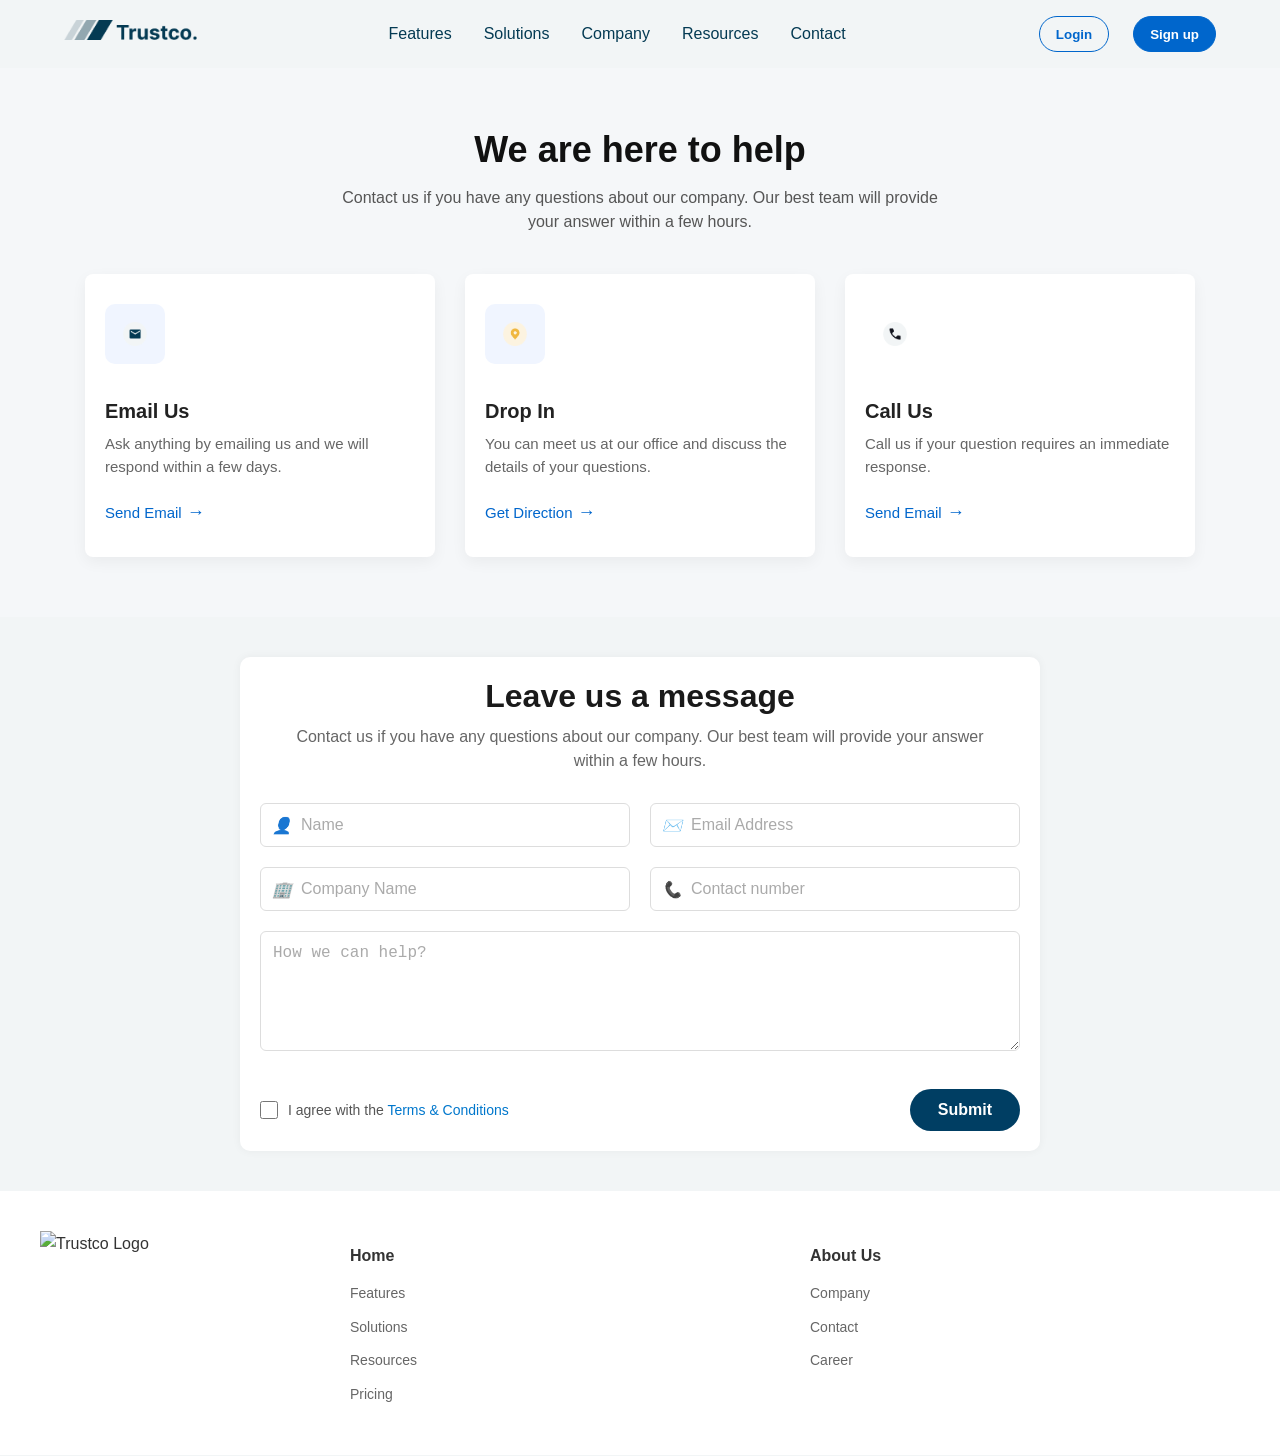
==== contact.html @ daaa91e7 "ticket 26" ====
<!DOCTYPE html>
<html lang="en">
<head>
    <meta charset="UTF-8">
    <meta name="viewport" content="width=device-width, initial-scale=1.0">
    <title>Contact Page - user and Team</title>
    <link rel="stylesheet" href="style.css">
</head>
<body>
<!--Header Section -->
    <header>
        <div class="logo-container">
            <img src="./Logo.png" alt="Trustco Logo">
        </div>
        <nav>
            <ul>
                <li><a href="#">Features</a></li>
                <li> <a href="#">Solutions</a></li>
                <li> <a href="#">Company</a></li>
                <li><a href="#">Resources</a></li>
                <li><a href="/index.html">Contact</a></li>
            </ul>
            <div class="auth-buttons">
                <button class="login-btn">Login</button>
                <button class="signup-btn">Sign up</button>
            </div>
        </nav>
    </header>
    
    <main>
        <section class="contact-section">
            <h2 class="contact-heading">We are here to help</h2>
            <p class="contact-subtext">Contact us if you have any questions about our company. Our best team will provide your answer within a few hours.</p>
            <div class="contact-options">
            <!-- Email Card -->
            <div class="contact-card">
                <div class="icon-wrapper">
                    <img src="/images/Contact_us_icon/Email.png" alt="Email Icon" class="contact-icon">
                </div>
                <h3>Email Us</h3>
                <p>Ask anything by emailing us and we will respond within a few days.</p>
                <a href="mailto:support@example.com" class="contact-link">
                    Send Email <span class="arrow-icon">→</span>
                </a>
            </div>
            
            <!-- Drop In Card -->
            <div class="contact-card">
                <div class="icon-wrapper">
                    <img src="/images/Contact_us_icon/Location.png" alt="Location Icon" class="contact-icon">
                </div>
                <h3>Drop In</h3>
                <p>You can meet us at our office and discuss the details of your questions.</p>
                <a href="https://maps.google.com" target="_blank" class="contact-link">
                    Get Direction <span class="arrow-icon">→</span>
                </a>
            </div>
            
            <!-- Call Us Card -->
            <div class="contact-card">
                <div class="icon-wrapper tps-icon">
                    <img src="/images/Contact_us_icon/Call.png" alt="Phone Icon" class="contact-icon">
                </div>
                <h3>Call Us</h3>
                <p>Call us if your question requires an immediate response.</p>
                <a href="tel:+1234567890" class="contact-link">
                    Send Email <span class="arrow-icon">→</span>
                </a>
            </div>
        </div>
    </section>

    <!--Contact form here-->
    <section>
        <div class="contact-form-container">
            <h1>Leave us a message</h1>
            <p class="form-subtitle">Contact us if you have any questions about our company. Our best team will provide your answer within a few hours.</p>
            <form class="contact-form">
                <div class="form-row">
                    <div class="form-group">
                        <div class="input-icon">
                            <i class="user-icon"></i>
                        </div>
                        <input type="text" id="name" placeholder="Name" required>
                    </div>
                    <div class="form-group">
                        <div class="input-icon">
                            <i class="email-icon"></i>
                        </div>
                        <input type="email" id="email" placeholder="Email Address" required>
                    </div>
                </div>
                <div class="form-row">
                    <div class="form-group">
                        <div class="input-icon">
                            <i class="company-icon"></i>
                        </div>
                        <input type="text" id="company" placeholder="Company Name">
                    </div>
                    <div class="form-group">
                        <div class="input-icon">
                            <i class="phone-icon"></i>
                        </div>
                        <input type="tel" id="phone" placeholder="Contact number">
                    </div>
                </div>
                <div class="form-group full-width">
                    <textarea id="message" placeholder="How we can help?" rows="5"></textarea>
                </div>
                <div class="form-footer">
                    <div class="terms-checkbox">
                        <input type="checkbox" id="terms" required>
                        <label for="terms">I agree with the <a href="#">Terms & Conditions</a></label>
                    </div>
                    <button type="submit" class="submit-btn">Submit</button>
                </div>
            </form>
        </div>
    </section>
    </main>
    
    <!-- footer section start here-->

    <footer class="footer">
        <div class="footer-container">
            <!-- Logo & Description -->
            <div class="footer-brand">
                <div class="logo">
                    <img src="logo.png" alt="Trustco Logo">
                </div>
                <!-- Social Icons -->
                <div class="social-icons">
                    <a href="/images/social_media/Icon.png"><i class="fab fa-facebook"></i></a>
                    <a href="#"><i class="fab fa-instagram"></i></a>
                    <a href="#"><i class="fab fa-youtube"></i></a>
                </div>
                
                
            </div>
    
            <!-- Links Section -->
            <div class="footer-links">
                
                <h3>Home</h3>
                <ul>
                    <li><a href="#">Features</a></li>
                    <li><a href="#">Solutions</a></li>
                    <li><a href="#">Resources</a></li>
                    <li><a href="#">Pricing</a></li>
                </ul>
                
            </div>
    
            <div class="footer-links">
                <h3>About Us</h3>
                <ul>
                    <li><a href="#">Company</a></li>
                    <li><a href="#">Contact</a></li>
                    <li><a href="#">Career</a></li>
                </ul>
            </div>
        </div>
    </footer>
    


</body>
</html>
---- style.css ----
/* Global Variables */
:root {
    /* Color Palette */
    --primary-color: #043A53;
    --secondary-color: #344975;
    --accent-color: #5ce5d5;
    --text-color: #333333;
    --light-text: #f2f5f6;
    --background-color: #f2f5f6;
    --footer-background: #1a2235;
    --border-color: #f2f5f6;
    
    /* Spacing Scale (multiples of 8px) */
    --space-xs: 0.5rem;  /* 8px */
    --space-sm: 1rem;    /* 16px */
    --space-md: 1.5rem;  /* 24px */
    --space-lg: 2rem;    /* 32px */
    --space-xl: 3rem;    /* 48px */
  }
  
  /* Box Sizing for all elements */
  * {
    box-sizing: border-box;
    margin: 0;
    padding: 0;
  }
  
  /* Body Styles */
  body {
    font-family: sans-serif,Lato;
    font-size: 16px;
    line-height: 1.6;
    color: var(--text-color);
    background-color: var(--background-color);
  }
  
  /* Typography */
  h1, h2, h3, h4, h5, h6 {
    margin-bottom: var(--space-sm);
    line-height: 1.2;
    font-weight: 700;
    color: var(--secondary-color);
  }
  
  h1 {
    font-size: 2.5rem;
  }
  
  h2 {
    font-size: 2rem;
  }
  
  h3 {
    font-size: 1.75rem;
  }
  
  h4 {
    font-size: 1.5rem;
  }
  
  h5 {
    font-size: 1.25rem;
  }
  
  h6 {
    font-size: 1rem;
  }
  
  p {
    margin-bottom: var(--space-md);
    font-size: 1rem;
  }
  
  /* Links */
  a {
    color: var(--primary-color);
    text-decoration: none;
    transition: color 0.3s ease;
  }
  
 
  
  /* Container */
  .container {
    width: 100%;
    max-width: 1200px;
    margin: 0 auto;
    padding: 0 var(--space-sm);
  }
  

/* Header Styling */
header {
  display: flex;
  justify-content: space-between;
  align-items: center;
  padding: 1rem 5%;
  position:relative;
  top: 0;
  width: 100%;
  z-index: 100;
}

/* Logo Container */
.logo-container {
  flex: 0 0 auto;
}

.logo-container img {
  height: 20px;
  width: auto;
}

/* Navigation */
nav {
  display: flex;
  justify-content: space-between;
  align-items: center;
  flex: 1;
  margin-left: 11rem;
}

nav ul {
  display: flex;
  list-style: none;
  margin-right: auto;
}

nav ul li {
  margin: 0 1rem;
}

nav ul li a {
  text-decoration: none;
  color: #043A53;
  font-weight: 500;
  font-size: 1rem;
  position: relative;
  transition: color 0.3s ease;
  padding: 0.5rem 0;
}

nav ul li a:hover {
  color: #043A53;
}

/* Underline effect for nav links */
nav ul li a::after {
  content: '';
  position: absolute;
  width: 0;
  height: 2px;
  bottom: 0;
  left: 0;
  background-color: #043A53;
  transition: width 0.3s ease;
}

nav ul li a:hover::after {
  width: 100%;
}

/* Auth Buttons */
.auth-buttons {
  display: flex;
  gap: 1rem;
}

.login-btn, .signup-btn {
  padding: 0.5rem 1rem;
  border-radius: 4px;
  font-weight: 600;
  cursor: pointer;
  transition: all 0.3s ease;
}

.login-btn {
  background-color: transparent;
  border: 1px solid #0066cc;
  color: #0066cc;
}

.signup-btn {
  background-color: #0066cc;
  border: 1px solid #0066cc;
  color: white;
}

.login-btn:hover {
  background-color: rgba(0, 102, 204, 0.1);
}

.signup-btn:hover {
  background-color: #0055aa;
}




  .auth-buttons {
    display: flex;
    gap: var(--space-md);
    
  }
  
  .auth-buttons, .login-btn, .signup-btn {
    height: 36px;
    cursor: pointer;
    border-radius: 2rem;
  }
  
  /* Hero Section */
  .hero {
    margin: 2rem 2rem;
    max-width: 1800px;
    padding: 2rem;
    position: relative;
    flex-wrap: wrap;
}

.hero-content {
    padding: 2rem;
    text-align: center;
    position: relative;
    overflow: hidden;
    
}

.hero-heading {
  display: inline;
  font-family: 'Arial', sans-serif;
  font-weight: 700;
  font-size: 3rem;
  line-height: 1.2;
  color: #111;
  text-align: center;
  margin-bottom: 1.5rem;
}

.brand-name {
  color: #005577; /* Deep teal color matching Trustco brand */
  font-weight: 800;
}
.hero p {
    font-size: 1.3rem;
    color: #555;
    max-width: 800px;
    margin: 0 auto 2rem;
    white-space: pre;
    line-height: 1.6;
}

/* Floating Icons */
.floating-icons {
  position: absolute;
  width: 100%;
  height: 100%;
  top: 5rem;
  left: 0;
  pointer-events: none;
}
.icon {
  position: absolute;
  border-radius: 50%;
  display: flex;
  align-items: center;
  justify-content: center;
}
.icon-1 {
  top: 4rem;
  left: 10%;
  width: 40px;
  height: 40px;
}
.icon-2 {
  top: 4rem;
  right: 10%;
  width: 40px;
  height: 40px;
}

  .hero h1 {
    font-size: 2.5rem;
    margin-bottom: 1rem;
  }
  
  .hero p {
    font-size: 1.25rem;
    margin-bottom: 2rem;

  }
   .cta-buttons {
    display: flex;
    justify-content: center;
    gap: 1rem;
    margin-top: 2rem;
  }
  
  .primay-btn {
    background-color: var(--primary-color);
    color: var(--light-text);
    padding: var(--space-xs) var(--space-md);
    border-radius: 4rem;
    font-weight: 600;
    
  }
  
  .video-btn {
    background-color: transparent;
    color: var(--primary-color);
    padding: var(--space-xs) var(--space-md);
    font-weight: 600;
  } 
.video-btn {
    display: flex;
    align-items: center;
    color: #333;
    font-weight: 600;
    transition: all 0.3s ease;
}

.video-btn:hover {
  color: var(--primary-color);
}
.play-icon {
    background-color: #0d3b66;
    color: white;
    width: 24px;
    height: 24px;
    align-items: center;
    justify-content: center;
    margin-right: 0.3rem;
    font-size: 0.8rem;
    border-radius: 2rem;
    display: flex;
    align-items: center;
    justify-content: center;
    margin-right: 0.5rem;
    font-size: 0.7rem;
}


/* Brand Section Styles */

.Brand-section {
  text-align: center;
  padding: 20px;
  background-color: #ffff;
}

.Brand-section h2 {
  font-size: 16px;
  margin-bottom: 5px;
}

.Brand-section div {
  display: flex;
  flex-wrap: wrap;
  justify-content: center;
  align-items: center;
  gap: 20px;
}

.Brand-section img {
  max-width: 10rem;
  height: 1rem;
  object-fit: cover;
}

/* end Brand section here */



/* Video Section Styles */
#video-section {
  padding: 5rem 0;
  background-color: #043A53;
  text-align: center;
  margin: 0 auto;
}

.video-content {
  display: flex;
  justify-content: space-between;
  align-items: center;
  max-width: 1200px;
  margin: 0 auto 3rem;
  padding: 0 1.5rem;
  gap: 2rem;
}

.video-content h2 {
  flex: 1;
  font-size: 1.5rem;
  color: #fff;
  font-weight: 700;
  text-align: left;
  margin: 0;
  line-height: 1.2;
}
.video-content h2 .text-color {
  color: #FFD700; 
  display: inline-block;
}
.video-content p {
  flex: 1;
  font-size: 1.0rem;
  line-height: 1.6;
  color: #ffff;
  text-align: left;
  margin: 0;
}

.video-container {
  position: relative;
  width: 90%;
  max-width: 900px;
  margin: 0 auto;
  border-radius: 12px;
  overflow: hidden;
  box-shadow: 0 15px 30px rgba(0, 0, 0, 0.15);
  transition: transform 0.3s ease, box-shadow 0.3s ease;
}

.video-container:hover {
  transform: translateY(-5px);
  box-shadow: 0 20px 40px rgba(0, 0, 0, 0.2);
}

.video-container a {
  display: block;
  position: relative;
  cursor: pointer;
}

.video-container .thumbnail {
  width: 100%;
  height: auto;
  display: block;
  transition: filter 0.3s ease;
}


/* Button container for play button elements */
.video-button {
  position: absolute;
  top: 50%;
  left: 50%;
  display: flex;
  justify-content: center;
  align-items: center;
 
}

/* Both play icon images */
.play-icon {
  position: absolute;
  top: 50%;
  left: 50%;
  transform: translate(-50%, -50%);
 
}

/* Ellipse (circle) styles */
.Ellipse_icon {
  width: 5em;
  height: 5em;
  left:6em;
}



/* video section end here */


/* Responsive Styles */
@media screen and (max-width: 768px) {
  #video-section {
      padding: 4rem 0;
  }
  
  .video-content {
      padding: 0 1rem;
  }
  
  #video-section h2 {
      font-size: 2rem;
  }
  
  #video-section p {
      font-size: 1rem;
  }
  
  .play-button {
      width: 60px;
      height: 60px;
  }
}

/* video section end  */

/* Benefits Section Styles */
/* Benefits Section Styles */
#benefits {
  display: flex;
  justify-content: center;
  align-items: center;
}

.benefits-card {
  padding: 20px;
  border-radius: 10px;
  max-width: 300px;
}

.benefits-header {
  background-color: #004aad;
  color: #ffff;
  border: none;
  padding: 8px 15px;
  font-size: 14px;
  border-radius: 20px;
  cursor: pointer;
}

h3 {
  font-size: 22px;
  font-weight: 700;
  margin: 15px 0;
}

.benefits-subtitle {
  font-size: 16px;
  color: #666;
  line-height: 1.5;
}

.benefits-card-content {
  display: flex;
  gap: 15px;
  justify-content: center;
  align-items: center;
  max-width: 900px;
}
/* benefit section end here */

/* Building Bridges Section Styles */
#building-bridges {
  display: flex;
  justify-content: center;
  align-items: center;
  padding: 50px 10%;
  background-color: #f8f9fa;
}

/* Layout Container */
.building-bridges-container {
  display: flex;
  align-items: center;
  gap: 50px;
  max-width: 1200px;
  width: 100%;
  flex-direction: row-reverse; /* Changed: image on left, content on right */
}

/* Right Content (now positioned on the right) */
.building-bridges-content {
  flex: 1;
  max-width: 500px;
}

.building-bridges-content h3 {
  font-size: 2rem;
  font-weight: 700;
  color: #1d1d1d;
}

.building-bridges-content p {
  font-size: 1rem;
  color: #5a5a5a;
  line-height: 1.6;
  margin-top: 10px;
}

/* Button Styling */
.view-report {
  display: flex;
  align-items: center;
  gap: 8px;
  background-color: #0d3147;
  color: #ffff;
  font-size: 1rem;
  padding: 10px 20px;
  border: none;
  border-radius: 30px;
  cursor: pointer;
  transition: background 0.3s ease;
  margin-top: 20px;
}

.view-report:hover {
  background-color: #0b2534;
}

.building-icon {
  font-size: 1rem;
}

/* Left Image Section (now positioned on the left) */
.building-bridges-image {
  flex: 1;
  text-align: left; /* Changed: align image to the left */
}

.building-bridges-image img {
  max-width: 100%;
  height: auto;
  border-radius: 10px;
}

/* Mobile Building Bridges Styles */
@media (max-width: 1024px) {
  #building-bridges {
    padding: 40px 5%;
  }
  .building-bridges-container {
    flex-direction: column;
    text-align: center;
  }
  .building-bridges-content {
    max-width: 100%;
    order: 1; /* Changed: content first in mobile view */
  }
  .building-bridges-image {
    text-align: center;
    order: 3; /* Changed: image last in mobile view */
    margin-top: 20px;
  }
  .view-report {
    display: block;
    margin: 20px auto;
    width: fit-content;
    order: 2; /* Changed: button between content and image */
  }
}

@media (max-width: 768px) {
  .benefits-card-content {
    flex-direction: column;
  }
  .building-bridges-content h3 {
    font-size: 1.8rem;
  }
  .building-bridges-content p {
    font-size: 0.95rem;
  }
  .view-report {
    font-size: 0.9rem;
    padding: 8px 16px;
  }
}

@media (max-width: 480px) {
  #building-bridges {
    padding: 30px 5%;
  }
  .building-bridges-content h3 {
    font-size: 1.5rem;
  }
  .building-bridges-content p {
    font-size: 0.9rem;
  }
  .view-report {
    font-size: 0.85rem;
    padding: 6px 14px;
  }
}


/* Mobile Building Bridges Styles end here */

/* Numbers Section Styles here */

#numbers {
  display: grid;
  grid-template-columns: repeat(auto-fit, minmax(150px, 1fr));
  gap: 20px;
  padding: 40px 20px;
  background-color: #fff;
  text-align: center;
}
.number-box {
  display: flex;
  flex-direction: column;
  align-items: center;
  justify-content: center;
}
.number-box h2 {
  font-size: 2rem;
  color: #043A53;
}
.number-box p {
  font-size: 1rem;
  color:#404040;
  ;
}

@media (max-width: 768px) {
  #numbers {
    grid-template-rows: 3fr;
  }
}
@media (max-width: 480px) {
  #numbers {
    grid-template-columns: 2fr;
  }
}
   

/* Numbers Section Styles end here */



/* Founder style start here */

#meet-founder {
  display: flex;
  justify-content: center;
  align-items: center;
  padding: 50px 5%;
  background-color: #fff;
}

.meet-founder-container {
  display: flex;
  align-items: center;
  gap: 50px;
  max-width: 1200px;
  width: 100%;
}

.meet-founder-content {
  flex: 2;
  max-width: 500px;
}

.meet-founder-content h3 {
  font-size: 2rem;
  font-weight: 700;
  color: #1d1d1d;
  margin-bottom: 20px;
}

.meet-founder-content p {
  font-size: 1rem;
  color: #5a5a5a;
  line-height: 1.6;
  margin-bottom: 20px;
}

.founder-info {
  margin-bottom: 20px;
}

.founder-info h6 {
  font-size: 1rem;
  font-weight: 600;
  color: #1d1d1d;
  margin: 5px 0;
}

.meet-founder-image {
  flex: 1;
  display: flex;
  justify-content: center;
}

.meet-founder-image img {
  max-width: 100%;
  height: auto;
  border-radius: 10px;
  box-shadow: 0 5px 15px rgba(0, 0, 0, 0.1);
}

.team-button {
  display: flex;
  align-items: center;
  gap: 8px;
  background-color: #0d3147;
  color: white;
  font-size: 1rem;
  padding: 10px 20px;
  border: none;
  border-radius: 30px;
  cursor: pointer;
  transition: background-color 0.3s ease;
}

.team-button:hover {
  background-color: #185278;
}

.meet-founder-icon {
  display: inline-block;
  transition: transform 0.3s ease;
}

.team-button:hover .meet-founder-icon {
  transform: translateX(5px);
}

/* Responsive design */
@media (max-width: 992px) {
  .meet-founder-container {
      gap: 30px;
  }
}

@media (max-width: 768px) {
  .meet-founder-container {
      flex-direction: column;
      text-align: center;
  }
  
  .meet-founder-content {
      max-width: 100%;
  }
  
  .team-button {
      margin: 0 auto;
  }
}

@media (max-width: 480px) {
  #meet-founder {
      padding: 30px 20px;
  }
  
  .meet-founder-content h3 {
      font-size: 1.5rem;
  }
}

/* Founder section end here */



/* Testimional start here */

#testimonials {
  padding: 4rem 1rem;
  background-color: #f8f9fa;
}

.testimonials-heading {
  text-align: left;
  margin-bottom: 2rem;
  font-size: 2rem;
  color: #2c3e50;
  padding: 0 1rem;
}

.testimonials-container {
  max-width: 1200px;
  margin: 0 auto;
  display: grid;
  grid-template-columns: 1fr;
  gap: 1.5rem;
}

.testimonials {
  background-color: #fff;
  border-radius: 12px;
  box-shadow: 0 5px 15px rgba(0, 0, 0, 0.1);
  overflow: hidden;
  transition: transform 0.3s ease, box-shadow 0.3s ease;
}

.testimonials:hover {
  transform: translateY(-5px);
  box-shadow: 0 10px 20px rgba(0, 0, 0, 0.15);
}

.testimonials-content {
  padding: 1.5rem;
  position: relative;
}

.testimonials-content blockquote {
  font-style: italic;
  font-size: 1rem;
  margin-bottom: 1.5rem;
  position: relative;
  padding-left: 1.5rem;
  color: #444;
  line-height: 1.6;
}

.testimonials-content blockquote::before {
  content: '"';
  font-size: 2rem;
  color: #F0B73F;
  ;
  position: absolute;
  top: -0.5rem;
  left: -0.5rem;
  opacity: 0.3;
}

.testimonials-avatar {
  display: flex;
  align-items: center;
  margin-top: 1rem;
  margin-bottom: 0.5rem;
}

.testimonials-avatar img {
  width: 50px;
  height: 50px;
  border-radius: 50%;
  object-fit: cover;
  margin-right: 1rem;
  border: 2px solid #f0f0f0;
}

.testimonials h3 {
  font-size: 1.1rem;
  margin: 0;
  color: #222;
}

.testimonials h4 {
  font-size: 0.9rem;
  color: #7f8c8d;
  font-weight: 400;
  margin: 0.2rem 0 0 0;
}

/* Media Queries for Responsive Design */
@media screen and (min-width: 768px) {
  .testimonials-heading {
    margin-left: 2rem;
    font-size: 2.2rem;
  }
  
  .testimonials-container {
    grid-template-columns: repeat(1, 1fr);
    padding: 0 1rem;
  }
  
  .testimonials-content {
    padding: 2rem;
  }
  
  .testimonials-content blockquote {
    font-size: 1.1rem;
  }
  
  .testimonials-avatar img {
    width: 60px;
    height: 60px;
  }
}

@media screen and (min-width: 1024px) {
  #testimonials {
    padding: 5rem 2rem;
  }
  
  .testimonials-heading {
    margin-left: 3rem;
    font-size: 2.5rem;
  }
  
  .testimonials-content blockquote {
    font-size: 1.2rem;
  }
  
  .testimonials-avatar img {
    width: 70px;
    height: 70px;
  }
  
  .testimonials h3 {
    font-size: 1.2rem;
  }
}

/* testimonal end here */


/* blog start here */

.blogs-section {
  padding: 2rem 1rem;
  max-width: 1200px;
  margin: 0 auto;
  box-sizing: border-box;
}

/* Header with See All Button */
.blogs-header {
  display: flex;
  justify-content: space-between;
  align-items: center;
  margin-bottom: 1.5rem;
  flex-wrap: wrap;
  gap: 1rem;
}

.blog-heading {
  font-size: 1.75rem;
  margin: 0;
}

.see-all-button {
  display: inline-block;
  padding: 0.5rem 1rem;
  color: #000;
}



/* Blog Card Container */
.blog-card-container {
  display: flex;
  flex-wrap: wrap;
  gap: 1.5rem;
  justify-content: center;
}

/* Blog Card Styles */
.blog-card {
  background: #fff;
  border-radius: 8px;
  box-shadow: 0 4px 12px rgba(0,0,0,0.1);
  overflow: hidden;
  transition: all 0.3s ease;
  width: calc(33.333% - 1rem);
  min-width: 250px;
  flex-grow: 1;
}

.blog-card:hover {
  transform: translateY(-5px);
  box-shadow: 0 8px 16px rgba(0,0,0,0.15);
}

.blog-image {
  height: 200px;
  overflow: hidden;
}

.blog-image img {
  width: 100%;
  height: 100%;
  object-fit: cover;
}

.blog-meta {
  display: flex;
  justify-content: space-between;
  padding: 0.75rem 1rem 0;
  font-size: 0.875rem;
  color: #666;
}

.blog-title {
  padding: 0.5rem 1rem;
  margin: 0;
  font-size: 1.125rem;
  line-height: 1.3;
}

.blog-excerpt {
  padding: 0 1rem;
  font-size: 0.875rem;
  color: #555;
  line-height: 1.5;
  margin: 0 0 1rem 0;
  overflow: hidden;
}

.read-more {
  display: inline-block;
  margin: 0 1rem 1rem;
  padding: 0.5rem 0.75rem;

  color: #000;
  
  border-radius: 4px;
 
  font-weight: 500;

}



/* Responsive Breakpoints */
@media (max-width: 1024px) {
  .blog-card {
      width: calc(50% - 1rem);
  }
}

@media (max-width: 768px) {
  .blogs-header {
      justify-content: center;
      text-align: center;
  }
  
  .blog-heading {
      font-size: 1.5rem;
      width: 100%;
  }
  
  .see-all-button {
      margin-top: -0.5rem;
  }
  
  .blog-card {
      width: 100%;
      max-width: 500px;
  }
  
  .blog-image {
      height: 180px;
  }
  
  .blog-excerpt {
      -webkit-line-clamp: 2; /* Show fewer lines on mobile */
  }
}

@media (max-width: 480px) {
  .blogs-section {
      padding: 1.5rem 0.75rem;
  }
  
  .blog-meta {
      flex-direction: column;
      gap: 0.25rem;
  }
  
  .blog-image {
      height: 160px;
  }
  
  .blog-title {
      font-size: 1rem;
  }
  
  .read-more {
      padding: 0.4rem 0.6rem;
  }
}

/* blog section end here */


/* cta section start here */

#cta-banner {
  width: 100%;
  padding: 4rem 2rem;
  background-color: #141824; 
  overflow: hidden;
  position: relative;
}

#cta-banner .container {
  max-width: 1200px;
  margin: 0 auto;
  display: flex;
  flex-direction: row; 
  justify-content: space-between;
  align-items: center;
  position: relative;
  z-index: 1;
}
.cta-content h2 {
  display: inline-block;
  flex: 1;
  text-align: left;
  padding-right: 2rem;
  color: #fff;
  overflow: hidden;
  
}
.cta-banner {
  display: flex;
  flex-direction: column;
  align-items: flex-start; 
}
.cta-button-banner {
  padding: 0.75rem 1.75rem;
  font-size: 1.125rem;
  background-color: #f8bb2c; 
  color: #141824; 
  border: none;
  border-radius: 2rem; 
  cursor: pointer;
  display: flex;
  align-items: center;
  justify-content: center;
  font-weight: 600;
  transition: background-color 0.3s ease;
  min-width: 250px;
}

.cta-button-banner:hover {
  background-color: #e9ad24;
}

.cta-banner-icon {
  margin-left: 0.75rem;
  font-size: 0.875rem;
}

/* Subtitle text */
.cta-banner h4 {
  margin-top: 1rem;
  text-align: justify;
  font-size: 0.9375rem;
  color:#FFFFFF;
  font-weight: 400;
  
}

/* Decoration image */
.decoration-image {
  flex: 1;
  display: flex;
  justify-content: flex-end;
  max-width: 50%;
}

.decoration-image img {
  width: 100%;
  height: auto;
  object-fit: cover;
}


@media (min-width: 1024px) {
  .video-content h2 {
    font-size: 3.75rem;
  }
}

@media (max-width: 991px) {
  .video-content h2 {
    font-size: 3rem;
  }
  
  .decoration-image {
    max-width: 50%;
  }
}

@media (max-width: 767px) {
  #cta-banner {
    padding: 3rem 1.5rem;
  }
  
  .video-content h2 {
    font-size: 2.5rem;
    margin-bottom: 1.75rem;
  }
  
  .cta-button-banner {
    padding: 0.75rem 1.5rem;
    font-size: 1rem;
    min-width: 220px;
  }
}


@media (max-width: 640px) {
  #cta-banner .container {
    flex-direction: column; 
  }
  
  .video-content {
    text-align: center;
    padding-right: 0;
    margin-bottom: 2rem;
  }
  
  .video-content h2 {
    font-size: 2.25rem;
    max-width: 100%;
    margin-left: auto;
    margin-right: auto;
  }
  
  .cta-banner {
    align-items: center; 
    margin-bottom: 2rem;
  }
  
  .decoration-image {
    max-width: 90%;
    justify-content: center;
    margin-left: auto;
    margin-right: auto;
  }
}

@media (max-width: 480px) {
  #cta-banner {
    padding: 2.5rem 1rem;
  }
  
  .video-content h2 {
    font-size: 2rem;
  }
}

/* cta end here */


/* Contact Section  and card start here  */
.contact-section {
  background-color: #f5f7f9;
  padding: 60px 20px;
  text-align: center;
  font-family: 'Arial', sans-serif;
}

.contact-heading {
  font-size: 36px;
  font-weight: 700;
  color: #111;
  margin-bottom: 15px;
}

.contact-subtext {
  font-size: 16px;
  color: #555;
  max-width: 600px;
  margin: 0 auto 40px;
  line-height: 1.5;
}

.contact-options {
  display: flex;
  flex-wrap: wrap;
  justify-content: center;
  gap: 30px;
  max-width: 1200px;
  margin: 0 auto;
}

.contact-card {
  background-color: #fff;
  border-radius: 8px;
  padding: 30px 20px;
  box-shadow: 0 5px 15px rgba(0, 0, 0, 0.05);
  flex: 1;
  min-width: 250px;
  max-width: 350px;
  text-align: left;
  display: flex;
  flex-direction: column;
  transition: transform 0.3s ease;
}

.contact-card:hover {
  transform: translateY(-5px);
}

.icon-wrapper {
  width: 60px;
  height: 60px;
  background-color: #f0f5ff;
  border-radius: 10px;
  display: flex;
  align-items: center;
  justify-content: center;
  margin-bottom: 20px;
}

.tps-icon {
  position: relative;
  background-color: transparent;
}

.tps-icon:before {
  content: "";
  position: absolute;
  width: 70px;
  height: 70px;
  background-image: url('/images/Contact_us_icon/TPS.png');
  background-size: contain;
  background-repeat: no-repeat;
  left: -5px;
  top: -5px;
}

.contact-icon {
  width: 24px;
  height: 24px;
  object-fit: contain;
}

.contact-card h3 {
  font-size: 20px;
  color: #222;
  margin-bottom: 10px;
  font-weight: 600;
}

.contact-card p {
  font-size: 15px;
  color: #666;
  line-height: 1.5;
  margin-bottom: 20px;
  flex-grow: 1;
}

.contact-link {
  display: inline-flex;
  align-items: center;
  font-size: 15px;
  color: #0066cc;
  text-decoration: none;
  font-weight: 500;
  transition: color 0.3s ease;
}

.contact-link:hover {
  color: #004999;
}

.arrow-icon {
  margin-left: 5px;
  font-size: 18px;
}

/* Responsive Adjustments */
@media (max-width: 992px) {
  .contact-options {
      gap: 20px;
  }
}

@media (max-width: 768px) {
  .contact-options {
      flex-direction: column;
      align-items: center;
  }
  
  .contact-card {
      width: 100%;
      max-width: 450px;
  }
  
  .contact-heading {
      font-size: 30px;
  }
}

@media (max-width: 480px) {
  .contact-section {
      padding: 40px 15px;
  }
  
  .contact-heading {
      font-size: 26px;
  }
  
  .contact-subtext {
      font-size: 14px;
  }
  
  .contact-card {
      padding: 25px 15px;
  }
}

/* contact card end here */


/* contact -form start here */

.contact-form-container {
  max-width: 800px;
  margin: 40px auto;
  padding: 20px;
  background-color: #ffffff;
  border-radius: 10px;
  box-shadow: 0 0 10px rgba(0, 0, 0, 0.05);
}

h1 {
  font-size: 32px;
  font-weight: bold;
  text-align: center;
  margin-bottom: 10px;
  color: #1a1a1a;
}

.form-subtitle {
  text-align: center;
  color: #666666;
  margin-bottom: 30px;
  font-size: 16px;
  line-height: 1.5;
  padding: 0 20px;
}

/* Form styles */
.contact-form {
  display: flex;
  flex-direction: column;
  gap: 20px;
}

.form-row {
  display: flex;
  gap: 20px;
}

.form-group {
  flex: 1;
  position: relative;
}

.full-width {
  width: 100%;
}

.input-icon {
  position: absolute;
  top: 12px;
  left: 12px;
  width: 20px;
  height: 20px;
  display: flex;
  align-items: center;
  justify-content: center;
}

.user-icon:before {
  content: "👤";
}

.email-icon:before {
  content: "✉️";
}

.company-icon:before {
  content: "🏢";
}

.phone-icon:before {
  content: "📞";
}

input[type="text"],
input[type="email"],
input[type="tel"],
textarea {
  width: 100%;
  padding: 12px 12px 12px 40px;
  border: 1px solid #ddd;
  border-radius: 6px;
  font-size: 16px;
  color: #333;
}

input[type="text"]::placeholder,
input[type="email"]::placeholder,
input[type="tel"]::placeholder,
textarea::placeholder {
  color: #aaa;
}

textarea {
  padding: 12px;
  resize: vertical;
  min-height: 120px;
}

/* Form footer - terms and submit */
.form-footer {
  display: flex;
  justify-content: space-between;
  align-items: center;
  margin-top: 10px;
}

.terms-checkbox {
  display: flex;
  align-items: center;
  gap: 10px;
}

.terms-checkbox input[type="checkbox"] {
  width: 18px;
  height: 18px;
  cursor: pointer;
}

.terms-checkbox label {
  font-size: 14px;
  color: #555;
}

.terms-checkbox a {
  color: #0077cc;
  text-decoration: none;
}

.submit-btn {
  background-color: #003e63;
  color: white;
  border: none;
  border-radius: 30px;
  padding: 12px 28px;
  font-size: 16px;
  font-weight: bold;
  cursor: pointer;
  transition: background-color 0.3s;
}

.submit-btn:hover {
  background-color: #002e4a;
}

/* Responsive styles */
@media screen and (max-width: 768px) {
  .form-row {
    flex-direction: column;
    gap: 15px;
  }
  
  .form-footer {
    flex-direction: column;
    gap: 20px;
  }
  
  .submit-btn {
    width: 100%;
  }
  
  h1 {
    font-size: 28px;
  }
  
  .terms-checkbox {
    width: 100%;
  }
}

@media screen and (max-width: 480px) {
  .contact-form-container {
    margin: 20px auto;
    padding: 15px;
  }
  
  input[type="text"],
  input[type="email"],
  input[type="tel"],
  textarea {
    font-size: 14px;
  }
  
  h1 {
    font-size: 24px;
  }
  
  .form-subtitle {
    font-size: 14px;
    padding: 0 10px;
  }
}

/* Contact form end here */


@media screen and (max-width: 480px) {
  #video-section {
      padding: 3rem 0;
  }
  
  #video-section h2 {
      font-size: 1.5rem;
      margin-bottom: 1rem;
  }
  
  .video-content {
      margin-bottom: 2rem;
  }
  
  .play-button {
      width: 50px;
      height: 50px;
  }
}

/*video section end */



  /* Footer  start here*/

  .footer {
    background-color: #fff;
    padding: 40px 20px;
  }
  
  .footer-container {
    max-width: 1200px;
    margin: auto;
    display: flex;
    flex-wrap: wrap;
    justify-content: space-between;
    gap: 30px;
  }
  
  /* Logo & Description */
   .footer-brand {
    grid-column: 4;
    min-width: 280px;
  }
   
  .logo {
    display: flex;
    align-items: center;
    gap: 10px;
  }
  
  .logo img {
    height: 24px;
  }
  
  .footer-brand p {
    color: #666;
    font-size: 14px;
    margin-top: 10px;
  }
  
  /* Footer Links - Three columns */
  .footer-links {
    flex: 1;
    
  }
  
  .footer-links h3 {
    color: #333;
    font-size: 16px;
    margin-bottom: 15px;
  }
  
  /* Fixed grid layout with single column as intended */
  .footer-links-grid {
    display: flex;
    grid-template-columns: 1fr;
    gap: 2px;
  }
  
  .footer-links ul {
    list-style: none;
    padding: 0;
    margin: 0;
  }
  
  .footer-links ul li {
    margin-bottom: 8px;
  }
  
  .footer-links ul li a {
    text-decoration: none;
    color: #666;
    font-size: 14px;
    transition: color 0.2s;
  }
  
  .footer-links ul li a:hover {
    color: #007bff;
  }
  
  /* Responsive Design - Improved for all device sizes */
  @media (max-width: 992px) {
    .footer-container {
      gap: 20px;
    }
    
    .footer-brand {
      flex: 100%;
    }
    
    .footer-links {
      flex: 1;
      min-width: 150px;
    }
  }
  
  @media (max-width: 768px) {
    .footer-container {
      flex-direction: column;
      text-align: left;
      gap: 25px;
    }
    
    .footer-links {
      width: 100%;
    }
  }
  
  @media (max-width: 480px) {
    .footer {
      padding: 30px 15px;
    }
    
    .footer-links h3 {
      margin-bottom: 10px;
    }
  }

/* Footer  end here Section */


/* Mobile Menu Button (displays only on small screens) */
/* Responsive adjustments */
@media (max-width: 1024px) {
  .hero-heading {
    font-size: 2.5rem;
  }
  
  .floating-icons {
    opacity: 0.7;
  }
  
  .icon {
    transform: scale(0.9);
  }
}

@media (max-width: 768px) {
  header {
    padding: var(--space-sm) var(--space-sm);
  }
  
  .mobile-menu-btn {
    display: block;
  }
  
  nav {
    position: fixed;
    top: 0;
    left: 0;
    width: 100%;
    height: 100vh;
    background-color: var(--light-text);
    display: flex;
    flex-direction: column;
    justify-content: center;
    align-items: center;
    gap: var(--space-lg);
    transform: translateX(100%);
    transition: transform 0.3s ease;
    z-index: 100;
  }
  
  nav.active {
    transform: translateX(0);
  }
  
  nav a {
    font-size: 1.2rem;
  }
  
  .auth-buttons {
    margin-top: var(--space-lg);
  }
  
  .hero {
    padding: var(--space-lg) var(--space-sm);
  }
  
  .hero-heading {
    font-size: 2.2rem;
  }
  
  .hero p {
    font-size: 1rem;
    padding: 0 var(--space-sm);
  }
  
  .cta-buttons {
    flex-direction: column;
    align-items: center;
    gap: var(--space-sm);
    width: 100%;
    max-width: 300px;
    margin: var(--space-md) auto 0;
  }
  
  .primary-btn, .video-btn {
    width: 100%;
    justify-content: center;
  }
  
  .icon {
    transform: scale(0.8);
  }
  
  .footer-content {
    flex-direction: column;
    gap: var(--space-lg);
  }
  
  .footer-nav {
    gap: var(--space-md);
  }
}

@media (max-width: 576px) {
  .logo-container img {
    height: 24px;
  }
  
  .hero-heading {
    font-size: 1.8rem;
  }
  
  .hero p {
    font-size: 0.9rem;
    margin-bottom: var(--space-md);
  }
  
  .primary-btn, .video-btn {
    padding: 0.7rem 1.5rem;
    font-size: 0.9rem;
  }
  
  .play-icon {
    width: 24px;
    height: 24px;
  }
  
  .icon {
    transform: scale(0.7);
  }
  
  .icon-1 {
    top: 15%;
    left: 8%;
  }
  
  .icon-2 {
    top: 25%;
    right: 8%;
  }
  
  .icon-3 {
    bottom: 20%;
    left: 15%;
  }
  
  .icon-4 {
    bottom: 15%;
    right: 15%;
  }
  
  .icon-5 {
    opacity: 0.5;
  }
  
  footer {
    padding: var(--space-md) var(--space-sm);
  }
}

@media (max-width: 375px) {
  .hero-heading {
    font-size: 1.5rem;
  }
  
  .logo-container img {
    height: 20px;
  }
  
  .mobile-menu-btn {
    font-size: 1.2rem;
  }
  
  .primary-btn, .video-btn {
    padding: 0.6rem 1.2rem;
    font-size: 0.8rem;
  }
  
  .play-icon {
    width: 20px;
    height: 20px;
    margin-right: 0.3rem;
  }
  
  .footer-content {
    gap: var(--space-md);
  }
  
  .footer-links img {
    height: 30px;
  }
  
  .footer-column {
    min-width: 120px;
  }
}



/* Responsive Mobile_Brand:  */
@media (max-width: 768px) {
  .Brand-container {
      display: grid;
      grid-template-columns: repeat(3, 1fr);
      gap: 15px;
  }

  .Brand-section img {
      max-width: 120px;
  }
}

/* Mobile View: 3 Logos in First Row, 2 in Second */
@media (max-width: 480px) {
  .Brand-container {
      display: grid;
      grid-template-columns: repeat(3, 1fr);
      gap: 15px;
  }

  .Brand-container img:nth-child(4),
  .Brand-container img:nth-child(5) {
      grid-column: span 2;
      justify-self: center;
  }

  .Brand-section img {
      max-width: 100px;
  }
}


/* end here responsive mobile brand section */


/* Start Header   */
.mobile-menu-icon {
  display: none;
  flex-direction: column;
  justify-content: space-between;
  height: 24px;
  width: 30px;
  cursor: pointer;
}

.mobile-menu-icon span {
  height: 3px;
  width: 100%;
  background-color: #0000;
  border-radius: 3px;
  transition: all 0.3s ease;
}

/* Responsive Design */
@media screen and (max-width: 992px) {
  nav ul li {
    margin: 0 0.5rem;
  }
  
  .login-btn, .signup-btn {
    padding: 0.4rem 0.8rem;
    font-size: 0.9rem;
  }
}

@media screen and (max-width: 768px) {
  header {
    padding: 1rem 4%;
  }
  
  .mobile-menu-icon {
    display: flex;
  }
  
  nav {
    flex-direction: column;
    align-items: flex-start;
    position: absolute;
    top: 70px;
    left: 0;
    background-color: white;
    width: 100%;
    padding: 0;
    margin-left: 0;
    box-shadow: 0 5px 10px rgba(0, 0, 0, 0.1);
    clip-path: circle(0 at 100% 0);
    transition: clip-path 0.5s ease-in-out;
  }
  
  nav.active {
    clip-path: circle(150% at 100% 0);
  }
  
  nav ul {
    flex-direction: column;
    width: 100%;
    margin-right: 0;
  }
  
  nav ul li {
    margin: 0;
    width: 100%;
    text-align: center;
    padding: 1rem 0;
    border-bottom: 1px solid #0000;
  }
  
  .auth-buttons {
    width: 100%;
    justify-content: center;
    padding: 1rem 0;
  }
  
  .logo-container img {
    height: 30px;
  }
}

@media screen and (max-width: 480px) {
  header {
    padding: 0.8rem 3%;
  }
  
  .logo-container img {
    height: 25px;
  }
  
  .auth-buttons {
    gap: 0.5rem;
  }
  
  .login-btn, .signup-btn {
    padding: 0.4rem 0.6rem;
    font-size: 0.8rem;
  }
}





/* video mobile responsive */
@media screen and (max-width: 992px) {
  .video-content h2 {
      font-size: 2.2rem;
  }
  
  .video-content p {
      font-size: 1rem;
  }
}

@media screen and (max-width: 768px) {
  .video-content {
      flex-direction: column;
      text-align: center;
      gap: 1.5rem;
  }
  
  .video-content h2 {
      text-align: center;
      font-size: 2rem;
  }
  
  .video-content p {
      text-align: center;
  }
}

@media screen and (max-width: 480px) {
  .video-content {
      padding: 0 1rem;
      gap: 1rem;
  }
  
  .video-content h2 {
      font-size: 1.5rem;
  }
}


/*benefits section mobile section here */
@media (max-width: 768px) {
  #benefits {
      flex-direction: column;
      align-items: center;
  }

  .benefits-card-content {
      flex-direction: column;
  }

  .benefits-card {
      text-align: center;
      max-width: 100%;
  }

  .benefits-card-content img {
      width: 90%;
  }
}

@media (max-width: 480px) {
  .benefits-header {
      font-size: 12px;
      padding: 6px 12px;
  }

  h3 {
      font-size: 20px;
  }

  .benefits-subtitle {
      font-size: 14px;
  }

  .benefits-card-content img {
      width: 100%;
  }
}


/*benefits section end here */
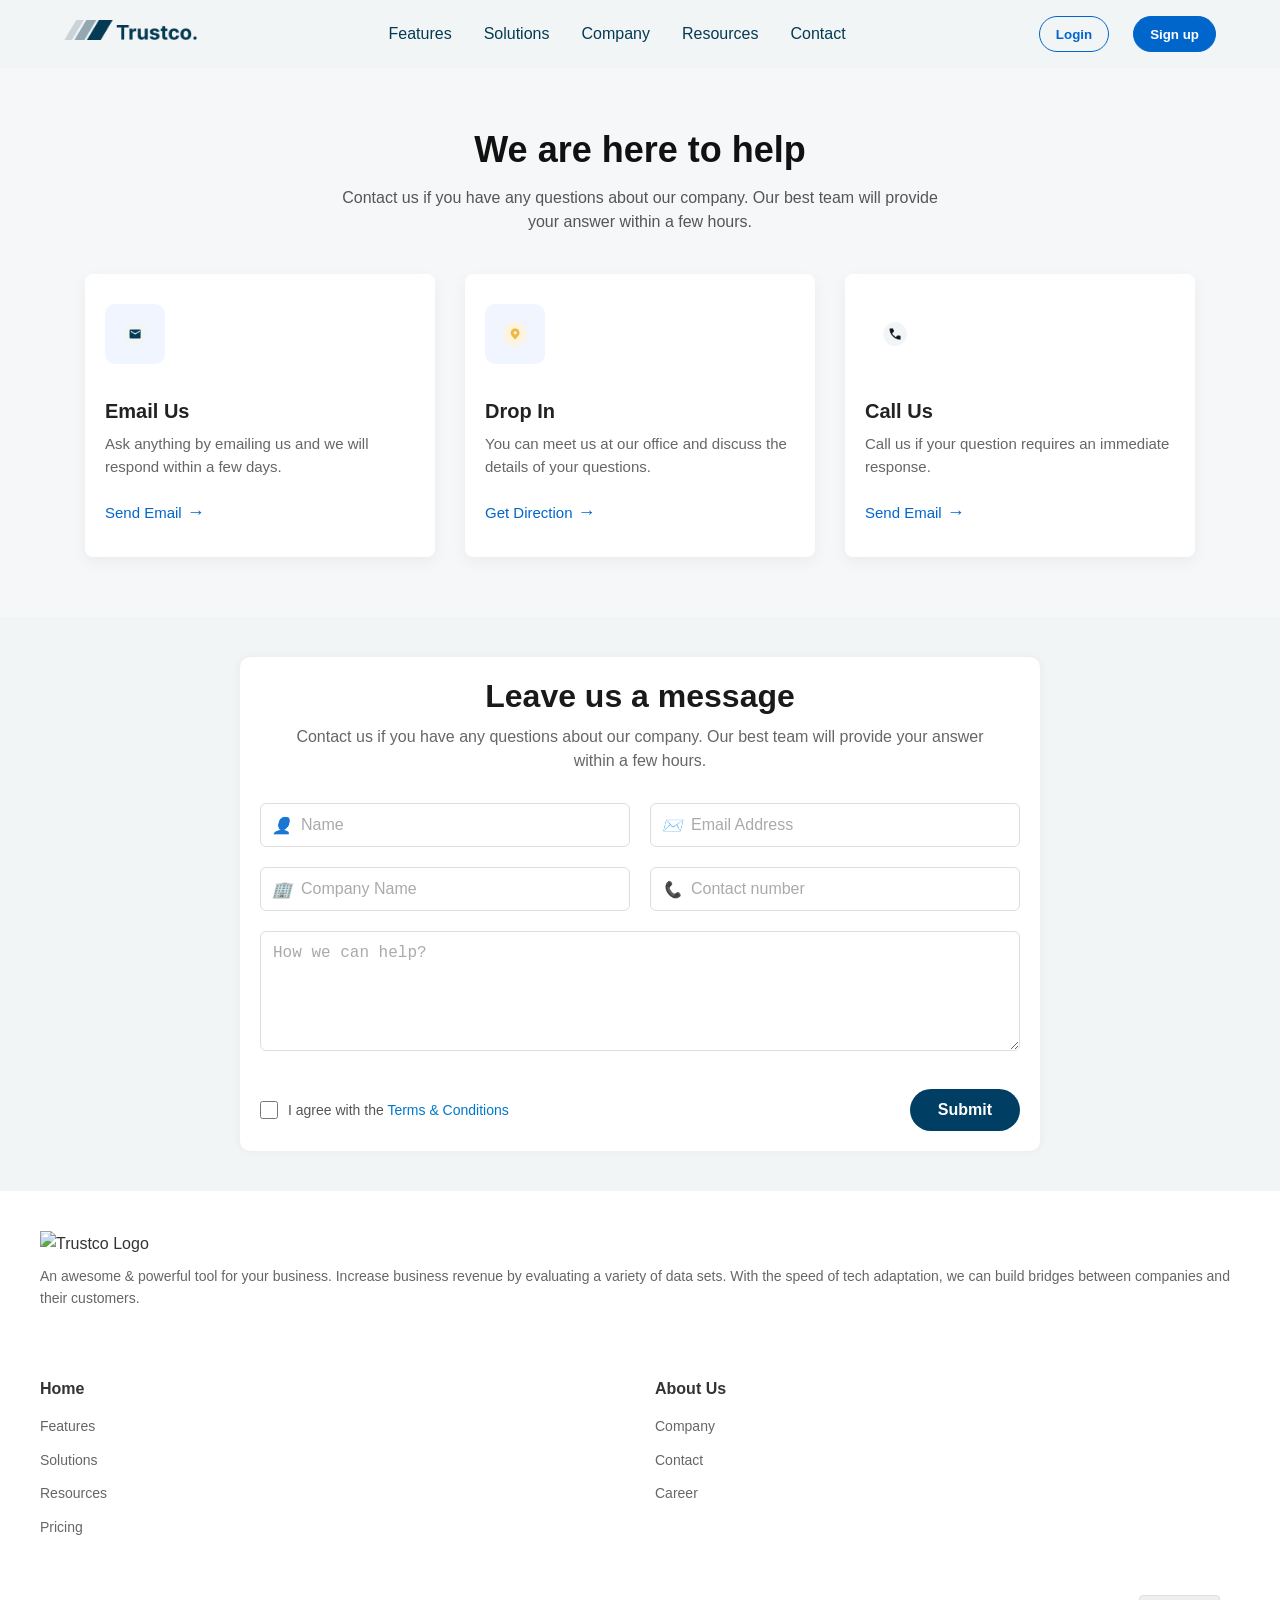
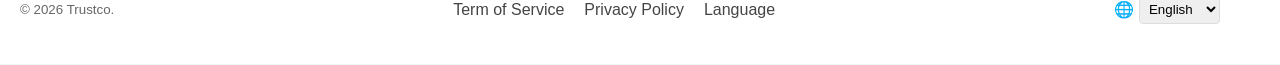
==== commit 758f04bc: "Ticket 27" ====
--- a/contact.html
+++ b/contact.html
@@ -128,19 +128,21 @@
                 <div class="logo">
                     <img src="logo.png" alt="Trustco Logo">
                 </div>
+                <p>
+                    An awesome & powerful tool for your business. Increase business revenue by evaluating
+                    a variety of data sets. With the speed of tech adaptation, we can build bridges between
+                    companies and their customers.
+                </p>
                 <!-- Social Icons -->
                 <div class="social-icons">
-                    <a href="/images/social_media/Icon.png"><i class="fab fa-facebook"></i></a>
+                    <a href="#"><i class="fab fa-facebook"></i></a>
                     <a href="#"><i class="fab fa-instagram"></i></a>
                     <a href="#"><i class="fab fa-youtube"></i></a>
                 </div>
-                
-                
             </div>
     
             <!-- Links Section -->
             <div class="footer-links">
-                
                 <h3>Home</h3>
                 <ul>
                     <li><a href="#">Features</a></li>
@@ -148,7 +150,6 @@
                     <li><a href="#">Resources</a></li>
                     <li><a href="#">Pricing</a></li>
                 </ul>
-                
             </div>
     
             <div class="footer-links">
@@ -160,7 +161,41 @@
                 </ul>
             </div>
         </div>
+
+
+
+        <div class="site-credits-container">
+            <small class="site-copyright">
+                © <span id="currentYear">2023 - 2024</span> Trustco.
+            </small>
+            
+            <ul class="site-legal-links">
+                <li><a href="#">Term of Service</a></li>
+                <li><a href="#">Privacy Policy</a></li>
+                <li><a href="#">Language</a></li>
+            </ul>
+            
+            <div class="site-language-switcher">
+                <span class="globe-icon">🌐</span>
+                <select id="language-select" aria-label="Select language">
+                    <option value="en">English</option>
+                    <option value="es">Español</option>
+                </select>
+            </div>
+        </div>
     </footer>
+    
+    <script>
+        // Dynamically set the current year
+        document.getElementById('currentYear').textContent = new Date().getFullYear();
+        
+        // Language switcher functionality
+        document.getElementById('language-select').addEventListener('change', function() {
+            // Here you would typically implement the language switching logic
+            console.log('Language changed to:', this.value);
+            // Example: window.location.href = '/change-language/' + this.value;
+        });
+    </script>
     
 
 
--- a/style.css
+++ b/style.css
@@ -1820,6 +1820,93 @@
     }
   }
 
+
+  
+  .site-credits-container {
+    display: flex;
+    flex-wrap: wrap;
+    justify-content: space-between;
+    align-items: center;
+    max-width: 1200px;
+    margin: 3 auto;
+    margin-top: 3rem;
+}
+
+.site-copyright {
+    margin: 0;
+    color: #666;
+}
+
+.site-legal-links {
+    list-style: none;
+    padding: 0;
+    margin: 0;
+    display: flex;
+}
+
+.site-legal-links li {
+    margin-right: 20px;
+}
+
+.site-legal-links li:last-child {
+    margin-right: 0;
+}
+
+.site-legal-links a {
+    text-decoration: none;
+    color: #444;
+}
+
+.site-legal-links a:hover {
+    text-decoration: underline;
+}
+
+.site-language-switcher {
+    display: flex;
+    align-items: center;
+}
+
+.globe-icon {
+    margin-right: 5px;
+}
+
+#language-select {
+    padding: 5px;
+    border-radius: 4px;
+    border: 1px solid #ddd;
+}
+
+/* Responsive styling */
+@media (max-width: 768px) {
+    .site-credits-container {
+        flex-direction: column;
+        align-items: flex-start;
+    }
+    
+    .site-copyright {
+        margin-bottom: 15px;
+    }
+    
+    .site-legal-links {
+        margin-bottom: 15px;
+        flex-wrap: wrap;
+    }
+    
+    .site-legal-links li {
+        margin-bottom: 8px;
+    }
+}
+
+@media (max-width: 480px) {
+    .site-legal-links {
+        flex-direction: column;
+    }
+    
+    .site-legal-links li {
+        margin-right: 0;
+        margin-bottom: 10px;
+    }
+}
 /* Footer  end here Section */
 
 
